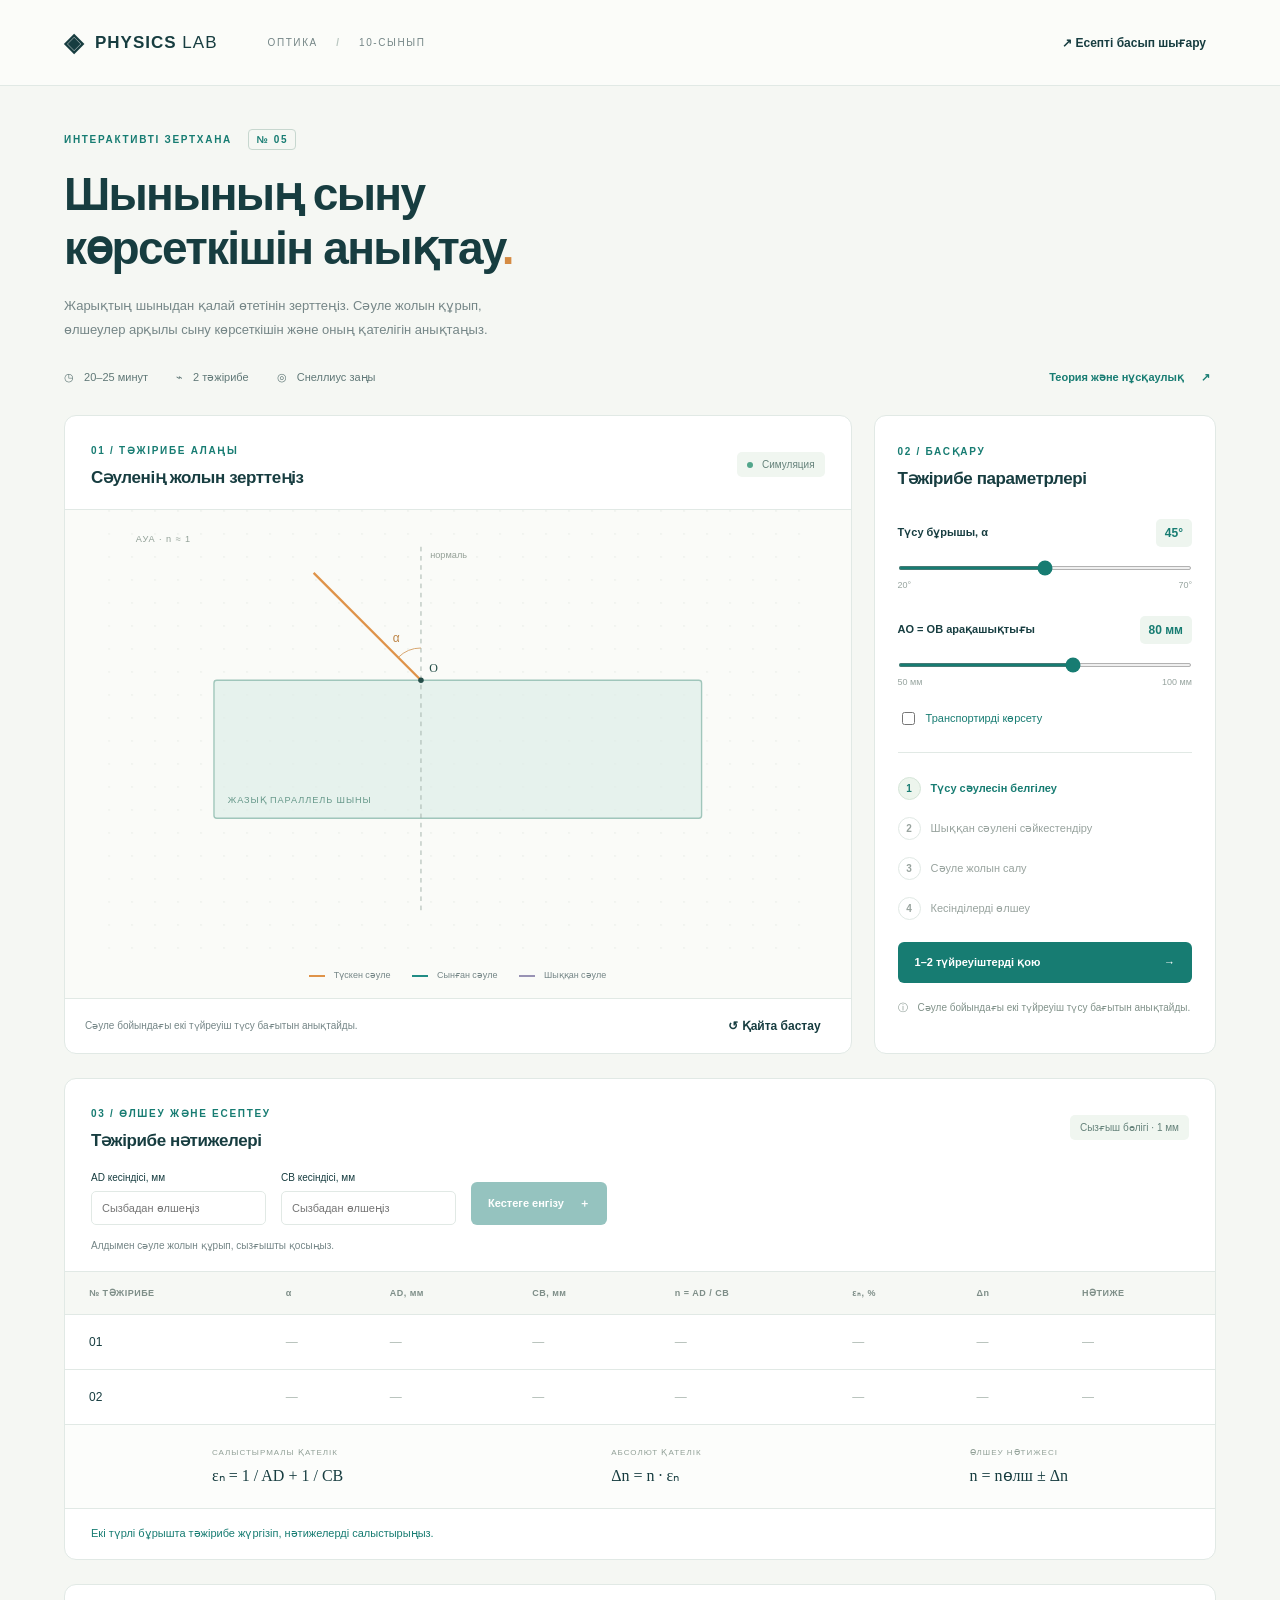
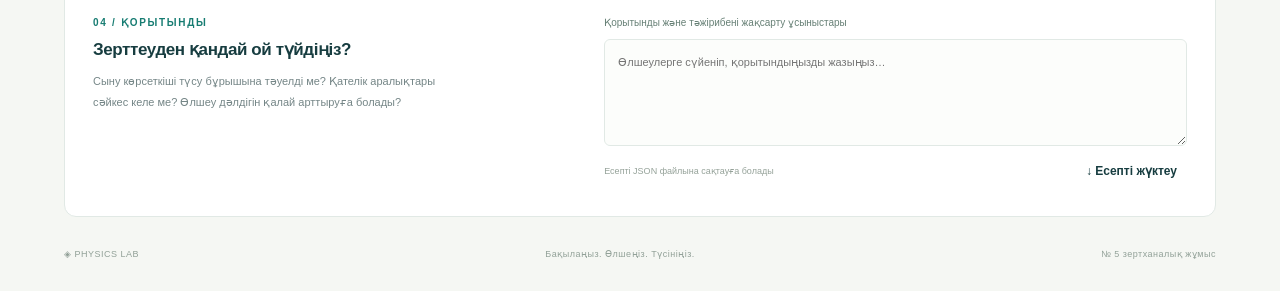
==== index.html @ ebc1ab52 "Add Kazakh interactive glass refraction laboratory" ====
<!doctype html>
<html lang="kk"><head><meta charset="UTF-8"><meta name="viewport" content="width=device-width,initial-scale=1"><title>Шынының сыну көрсеткіші · Виртуалды зертхана</title><link rel="stylesheet" href="style.css"></head>
<body><header><a class="brand" href="#">◈ <span>PHYSICS<span class="brand-light"> LAB</span></span></a><span class="header-meta">ОПТИКА <b>/</b> 10-СЫНЫП</span><button id="print" class="quiet">↗ Есепті басып шығару</button></header>
<main><div class="eyebrow">ИНТЕРАКТИВТІ ЗЕРТХАНА <span>№ 05</span></div><h1>Шынының сыну<br>көрсеткішін анықтау<span>.</span></h1><p class="intro">Жарықтың шыныдан қалай өтетінін зерттеңіз. Сәуле жолын құрып,<br class="desktop"> өлшеулер арқылы сыну көрсеткішін және оның қателігін анықтаңыз.</p>
<div class="overview"><span><i>◷</i> 20–25 минут</span><span><i>⌁</i> 2 тәжірибе</span><span><i>◎</i> Снеллиус заңы</span><button id="theoryToggle">Теория және нұсқаулық <span>↗</span></button></div>
<section id="theory" class="theory" hidden><h2>Мақсат және қысқаша теория</h2><p>Тәжірибе арқылы шынының сыну көрсеткішін анықтау және тәжірибенің жасалуын жақсарту жолдарын ұсыну. Құралдар: жазық параллель шыны пластина, 4 түйреуіш, ақ қағаз, сызғыш және транспортир.</p><p>Снеллиус заңы: n₁ sin α = n₂ sin β. Ауа үшін n₁ ≈ 1, сондықтан n = sin α / sin β. AO = OB болғанда sin α = AD / AO, sin β = CB / OB және <b>n = AD / CB</b>.</p><ol><li>Қағазға пластина контурын сызыңыз. Түсу сәулесінің бойына 1 және 2 түйреуіштерді қойыңыз.</li><li>Шыны арқылы қарап, 3 және 4 түйреуіштерін алғашқы екеуінің кескінімен бір түзудің бойына келтіріңіз.</li><li>Пластина мен түйреуіштерді алып, 1–2 және 3–4 нүктелері арқылы сәулелерді сызыңыз. Кіру және шығу нүктелерін қосыңыз.</li><li>O нүктесіне нормаль жүргізіңіз. Түскен сәулеге A, бірінші сынған сәулеге B нүктелерін AO = OB болатындай белгілеңіз. Олардың нормальға проекциялары — D және C.</li><li>Екі түрлі түсу бұрышында AD, CB өлшеп, кестені толтырыңыз.</li><li>Сызғыш бөлігі c = 1 мм. Δсан = Δасп = c/2; Δ = 1 мм. εₙ = ΔAD/AD + ΔCB/CB; Δn = nεₙ. Нәтиже: n = nөлш ± Δn.</li><li>Екі нәтиженің қателік аралықтарын салыстырып, қорытынды және дәлдікті арттыру ұсыныстарын жазыңыз.</li></ol><p>Модельде пластина біртекті, сәулелер жіңішке және параллель беттер идеал деп алынады. Ұзындықтар 1 мм дәлдікпен дөңгелектенеді; қателік — кітаптағы жанама өлшеу әдісімен есептелген жоғарғы баға.</p></section>
<div class="workspace"><section class="lab card"><div class="section-top"><div><span class="mini">01 / ТӘЖІРИБЕ АЛАҢЫ</span><h2>Сәуленің жолын зерттеңіз</h2></div><span class="live"><i></i> Симуляция</span></div><div class="canvas-wrap"><svg id="scene" viewBox="0 0 760 500" role="img" aria-label="Шыны пластинадағы түскен, сынған және шыққан сәулелердің интерактивті сызбасы"></svg><div class="legend"><span><i class="orange"></i> Түскен сәуле</span><span><i class="teal"></i> Сынған сәуле</span><span><i class="purple"></i> Шыққан сәуле</span></div></div><div class="lab-bottom"><span id="sceneHint">Түсу бұрышын өзгертіп, бірінші түйреуіштерді қойыңыз.</span><button id="reset" class="quiet">↺ Қайта бастау</button></div></section>
<aside class="card controls"><span class="mini">02 / БАСҚАРУ</span><h2>Тәжірибе параметрлері</h2><label class="slider-label" for="angle">Түсу бұрышы, α <output id="angleValue">45°</output></label><input type="range" id="angle" min="20" max="70" value="45"><div class="range-label"><span>20°</span><span>70°</span></div><label class="slider-label" for="radius">AO = OB арақашықтығы <output id="radiusValue">80 мм</output></label><input type="range" id="radius" min="50" max="100" value="80"><div class="range-label"><span>50 мм</span><span>100 мм</span></div><label class="tool-toggle"><input type="checkbox" id="protractor"> Транспортирді көрсету</label><div class="divider"></div><div class="steps" id="steps"></div><button class="primary" id="next">1–2 түйреуіштерді қою <span>→</span></button><div class="tip"><span>ⓘ</span><p id="tip">Сәуле бойындағы екі түйреуіш түсу бағытын анықтайды.</p></div></aside></div>
<section class="card measurements"><div class="section-top"><div><span class="mini">03 / ӨЛШЕУ ЖӘНЕ ЕСЕПТЕУ</span><h2>Тәжірибе нәтижелері</h2></div><span class="badge">Сызғыш бөлігі · 1 мм</span></div><div class="measure-inputs"><label>AD кесіндісі, мм<input id="ad" type="number" min="1" step="1" placeholder="Сызбадан өлшеңіз"></label><label>CB кесіндісі, мм<input id="cb" type="number" min="1" step="1" placeholder="Сызбадан өлшеңіз"></label><button id="record" class="primary" disabled>Кестеге енгізу <span>＋</span></button><p id="measureStatus" aria-live="polite">Алдымен сәуле жолын құрып, сызғышты қосыңыз.</p></div><div class="table-wrap"><table><thead><tr><th>№ ТӘЖІРИБЕ</th><th>α</th><th>AD, мм</th><th>CB, мм</th><th>n = AD / CB</th><th>εₙ, %</th><th>Δn</th><th>НӘТИЖЕ</th></tr></thead><tbody id="results"></tbody></table></div><div class="formula-strip"><span><small>САЛЫСТЫРМАЛЫ ҚАТЕЛІК</small>εₙ = 1 / AD + 1 / CB</span><span><small>АБСОЛЮТ ҚАТЕЛІК</small>Δn = n · εₙ</span><span><small>ӨЛШЕУ НӘТИЖЕСІ</small>n = nөлш ± Δn</span></div><p id="comparison" class="comparison">Екі түрлі бұрышта тәжірибе жүргізіп, нәтижелерді салыстырыңыз.</p></section>
<section class="conclusion card"><div><span class="mini">04 / ҚОРЫТЫНДЫ</span><h2>Зерттеуден қандай ой түйдіңіз?</h2><p>Сыну көрсеткіші түсу бұрышына тәуелді ме? Қателік аралықтары сәйкес келе ме? Өлшеу дәлдігін қалай арттыруға болады?</p></div><div><label for="conclusion">Қорытынды және тәжірибені жақсарту ұсыныстары</label><textarea id="conclusion" rows="4" placeholder="Өлшеулерге сүйеніп, қорытындыңызды жазыңыз…"></textarea><div class="export"><span id="saveStatus">Есепті JSON файлына сақтауға болады</span><button id="download" class="quiet">↓ Есепті жүктеу</button></div></div></section><footer><span>◈ PHYSICS LAB</span><span>Бақылаңыз. Өлшеңіз. Түсініңіз.</span><span>№ 5 зертханалық жұмыс</span></footer></main><script src="app.js"></script></body></html>
---- style.css ----
:root{--ink:#173d40;--muted:#758687;--teal:#177c72;--line:#e1e9e5;--paper:#f5f7f3}*{box-sizing:border-box}body{margin:0;background:var(--paper);color:var(--ink);font-family:Manrope,Arial,sans-serif;font-size:14px}button,input,textarea{font:inherit}button{cursor:pointer}button:disabled{opacity:.45;cursor:not-allowed}header{height:86px;border-bottom:1px solid var(--line);display:flex;align-items:center;gap:50px;padding:0 5%;background:#fbfcf9}.brand{display:flex;align-items:center;gap:12px;font-size:25px;text-decoration:none;color:var(--ink);font-weight:800}.brand>span{font-size:17px;letter-spacing:1px}.brand-light{font-weight:400}.header-meta{font-size:10px;letter-spacing:1.6px;color:var(--muted)}.header-meta b{margin:0 14px;color:#b9c6c0}header button{margin-left:auto}.quiet{border:0;background:transparent;color:var(--ink);font-weight:600;font-size:12px;padding:10px}main{max-width:1370px;margin:auto;padding:48px 5% 0}.eyebrow,.mini{font-size:10px;letter-spacing:1.7px;font-weight:800;color:var(--teal)}.eyebrow span{margin-left:12px;border:1px solid #c7d7cf;padding:4px 7px;border-radius:4px}h1{font-size:46px;line-height:1.18;letter-spacing:-1.7px;margin:22px 0 18px;font-weight:600}h1>span{color:#d58b43}.intro{color:var(--muted);line-height:1.9;font-size:13px}.overview{display:flex;align-items:center;gap:28px;margin:27px 0 30px;font-size:11px;color:#607877}.overview i{font-style:normal;margin-right:7px}.overview button{margin-left:auto;border:0;background:transparent;color:var(--teal);font-size:11px;font-weight:700}.overview button span{margin-left:14px}.workspace{display:grid;grid-template-columns:minmax(0,2.3fr) minmax(270px,1fr);gap:22px}.card{background:#fff;border:1px solid var(--line);border-radius:12px;overflow:hidden}.section-top{display:flex;align-items:center;justify-content:space-between;padding:25px 26px 21px}h2{font-size:17px;font-weight:700;letter-spacing:-.4px;margin:10px 0 0}.live,.badge{font-size:10px;color:#65827a;background:#f0f6f0;padding:7px 10px;border-radius:5px}.live i{display:inline-block;width:6px;height:6px;background:#52a68b;border-radius:50%;margin-right:6px}.canvas-wrap{background:#fafbf8;border-top:1px solid var(--line);border-bottom:1px solid var(--line);position:relative}svg{display:block;width:100%;height:auto;max-height:460px}.legend{display:flex;justify-content:center;gap:22px;padding:0 10px 18px;font-size:9px;color:var(--muted)}.legend i{display:inline-block;width:16px;height:2px;vertical-align:middle;margin-right:6px}.orange{background:#df9349}.teal{background:#218c85}.purple{background:#9892b4}.lab-bottom{display:flex;align-items:center;justify-content:space-between;padding:10px 20px;min-height:54px;font-size:10px;color:var(--muted)}.controls{padding:26px 23px}.controls h2{margin-bottom:30px}.slider-label{display:flex;align-items:center;justify-content:space-between;font-size:11px;font-weight:600;margin-top:26px}.slider-label output{background:#eef5ef;color:var(--teal);padding:7px 9px;border-radius:5px;font-size:12px}input[type=range]{width:100%;accent-color:var(--teal);height:4px;margin:19px 0 10px}.range-label{display:flex;justify-content:space-between;font-size:9px;color:#98a5a0}.divider{border-top:1px solid var(--line);margin:24px 0}.step{display:flex;gap:10px;align-items:center;color:#98a39e;font-size:11px;margin:17px 0}.step b{display:grid;place-items:center;width:23px;height:23px;border:1px solid var(--line);border-radius:50%;font-size:10px}.step.active{color:var(--teal);font-weight:700}.step.active b,.step.done b{background:#edf5ed;border-color:#d5e5d8;color:var(--teal)}.primary{display:flex;align-items:center;justify-content:space-between;gap:15px;background:var(--teal);border:0;border-radius:6px;color:#fff;padding:14px 17px;font-size:11px;font-weight:600}.controls .primary{width:100%;margin-top:22px}.tip{display:flex;gap:10px;font-size:10px;line-height:1.8;color:#81928a;margin-top:16px}.tip p{margin:0}.measurements{margin-top:24px}.measure-inputs{padding:0 26px 20px;display:flex;align-items:end;gap:15px;flex-wrap:wrap}.measure-inputs label{font-size:10px;display:grid;gap:8px}.measure-inputs input{border:1px solid var(--line);border-radius:5px;padding:10px;width:175px;font-size:11px}.measure-inputs p{font-size:10px;color:var(--muted);width:100%;margin:0}.table-wrap{overflow-x:auto}table{border-collapse:collapse;width:100%;white-space:nowrap}th{font-size:9px;letter-spacing:.5px;text-align:left;color:#7e8e88;background:#f6f8f4;padding:16px 24px;font-weight:600;border-block:1px solid var(--line)}td{font-size:12px;padding:20px 24px;border-bottom:1px solid var(--line)}td.empty{color:#b1bcb5}.formula-strip{display:flex;justify-content:space-around;gap:20px;padding:23px;background:#fcfdfb}.formula-strip span{font-family:Georgia,serif;font-size:16px}.formula-strip small{display:block;font-family:Manrope,Arial,sans-serif;font-size:8px;color:#91a097;letter-spacing:1px;margin-bottom:9px}.comparison{padding:15px 26px;margin:0;border-top:1px solid var(--line);font-size:11px;line-height:1.8;color:var(--teal)}.conclusion{display:grid;grid-template-columns:1fr 1.25fr;gap:45px;margin-top:24px;padding:28px}.conclusion p{color:var(--muted);font-size:11px;line-height:1.9;max-width:360px}.conclusion label{font-size:10px;color:#678076}textarea{display:block;width:100%;border:1px solid var(--line);background:#fcfdfb;border-radius:6px;resize:vertical;padding:13px;margin-top:10px;font-size:11px;line-height:1.8}.export{display:flex;align-items:center;justify-content:space-between;font-size:9px;color:#95a299;margin-top:8px}footer{display:flex;justify-content:space-between;color:#92a198;font-size:9px;padding:32px 0;letter-spacing:.5px}.theory{padding:24px;border:1px solid var(--line);border-radius:10px;background:#fff;margin-bottom:25px;line-height:1.9;font-size:12px}.theory h2{margin-top:0}button:hover{filter:brightness(.93)}input:focus-visible,button:focus-visible,textarea:focus-visible{outline:2px solid #d59754;outline-offset:4px}@media(max-width:850px){.workspace{grid-template-columns:1fr}.controls{padding:24px}.controls h2{margin-bottom:12px}.conclusion{grid-template-columns:1fr;gap:15px}h1{font-size:37px}.header-meta{display:none}.overview{gap:15px;flex-wrap:wrap}.overview button{margin-left:0}.formula-strip{flex-wrap:wrap}.section-top{padding:20px}.desktop{display:none}header{padding:0 5%}.legend{gap:12px}.lab-bottom{gap:12px}.measure-inputs{padding:0 20px 20px}footer span:last-child{display:none}}@media print{header button,.controls,.measure-inputs,.export button,.overview button,.lab-bottom button{display:none}main{padding:15px}.workspace{display:block}.card{break-inside:avoid}h1{font-size:28px}.canvas-wrap svg{max-height:320px}.conclusion{display:block}textarea{border:0}body{background:#fff}}

.tool-toggle{display:flex;align-items:center;gap:8px;font-size:11px;margin-top:22px;color:var(--teal)}.tool-toggle input{accent-color:var(--teal)}
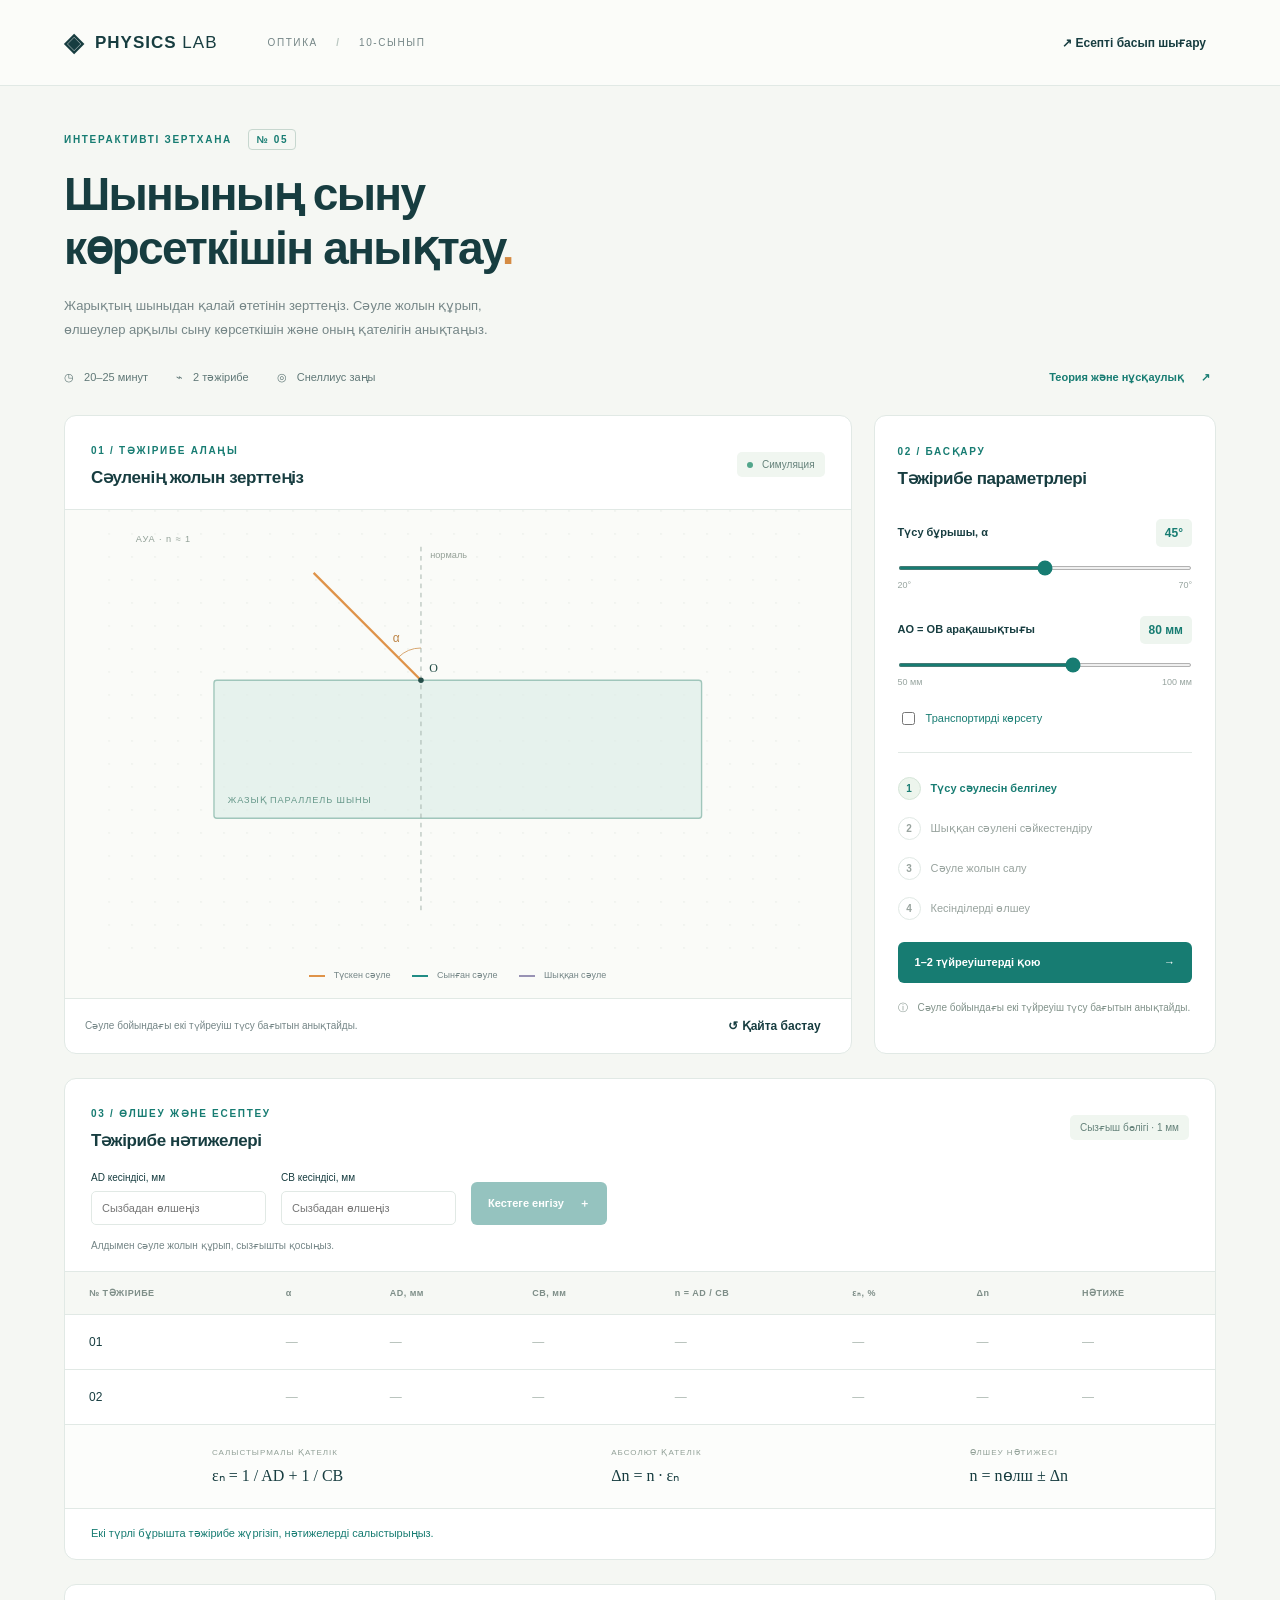
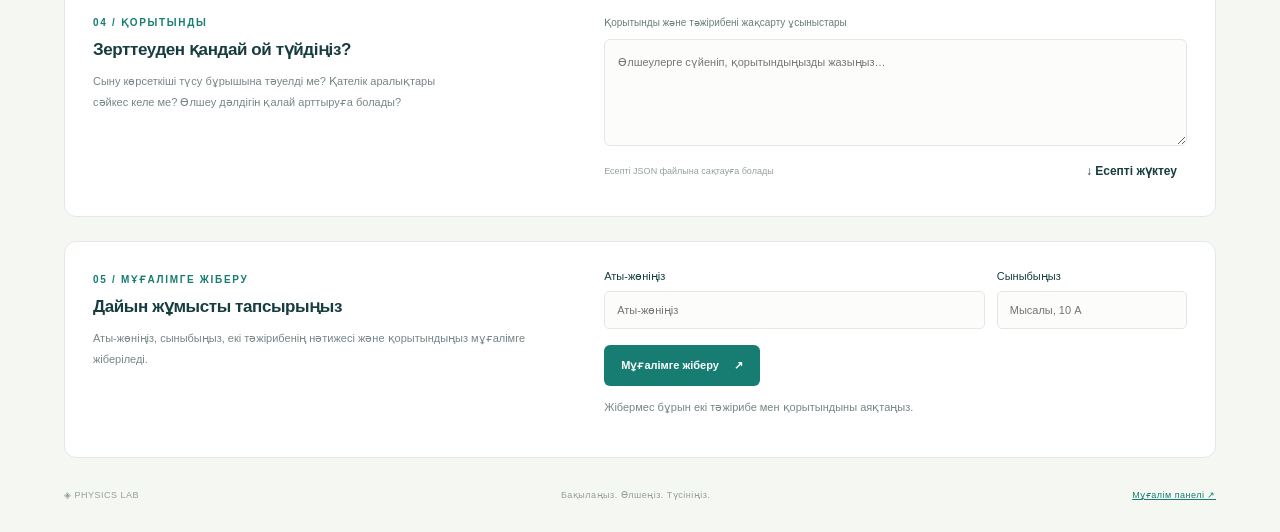
==== commit 66478faf: "Add Supabase report submission and protected teacher dashboard" ====
--- a/index.html
+++ b/index.html
@@ -7,4 +7,4 @@
 <div class="workspace"><section class="lab card"><div class="section-top"><div><span class="mini">01 / ТӘЖІРИБЕ АЛАҢЫ</span><h2>Сәуленің жолын зерттеңіз</h2></div><span class="live"><i></i> Симуляция</span></div><div class="canvas-wrap"><svg id="scene" viewBox="0 0 760 500" role="img" aria-label="Шыны пластинадағы түскен, сынған және шыққан сәулелердің интерактивті сызбасы"></svg><div class="legend"><span><i class="orange"></i> Түскен сәуле</span><span><i class="teal"></i> Сынған сәуле</span><span><i class="purple"></i> Шыққан сәуле</span></div></div><div class="lab-bottom"><span id="sceneHint">Түсу бұрышын өзгертіп, бірінші түйреуіштерді қойыңыз.</span><button id="reset" class="quiet">↺ Қайта бастау</button></div></section>
 <aside class="card controls"><span class="mini">02 / БАСҚАРУ</span><h2>Тәжірибе параметрлері</h2><label class="slider-label" for="angle">Түсу бұрышы, α <output id="angleValue">45°</output></label><input type="range" id="angle" min="20" max="70" value="45"><div class="range-label"><span>20°</span><span>70°</span></div><label class="slider-label" for="radius">AO = OB арақашықтығы <output id="radiusValue">80 мм</output></label><input type="range" id="radius" min="50" max="100" value="80"><div class="range-label"><span>50 мм</span><span>100 мм</span></div><label class="tool-toggle"><input type="checkbox" id="protractor"> Транспортирді көрсету</label><div class="divider"></div><div class="steps" id="steps"></div><button class="primary" id="next">1–2 түйреуіштерді қою <span>→</span></button><div class="tip"><span>ⓘ</span><p id="tip">Сәуле бойындағы екі түйреуіш түсу бағытын анықтайды.</p></div></aside></div>
 <section class="card measurements"><div class="section-top"><div><span class="mini">03 / ӨЛШЕУ ЖӘНЕ ЕСЕПТЕУ</span><h2>Тәжірибе нәтижелері</h2></div><span class="badge">Сызғыш бөлігі · 1 мм</span></div><div class="measure-inputs"><label>AD кесіндісі, мм<input id="ad" type="number" min="1" step="1" placeholder="Сызбадан өлшеңіз"></label><label>CB кесіндісі, мм<input id="cb" type="number" min="1" step="1" placeholder="Сызбадан өлшеңіз"></label><button id="record" class="primary" disabled>Кестеге енгізу <span>＋</span></button><p id="measureStatus" aria-live="polite">Алдымен сәуле жолын құрып, сызғышты қосыңыз.</p></div><div class="table-wrap"><table><thead><tr><th>№ ТӘЖІРИБЕ</th><th>α</th><th>AD, мм</th><th>CB, мм</th><th>n = AD / CB</th><th>εₙ, %</th><th>Δn</th><th>НӘТИЖЕ</th></tr></thead><tbody id="results"></tbody></table></div><div class="formula-strip"><span><small>САЛЫСТЫРМАЛЫ ҚАТЕЛІК</small>εₙ = 1 / AD + 1 / CB</span><span><small>АБСОЛЮТ ҚАТЕЛІК</small>Δn = n · εₙ</span><span><small>ӨЛШЕУ НӘТИЖЕСІ</small>n = nөлш ± Δn</span></div><p id="comparison" class="comparison">Екі түрлі бұрышта тәжірибе жүргізіп, нәтижелерді салыстырыңыз.</p></section>
-<section class="conclusion card"><div><span class="mini">04 / ҚОРЫТЫНДЫ</span><h2>Зерттеуден қандай ой түйдіңіз?</h2><p>Сыну көрсеткіші түсу бұрышына тәуелді ме? Қателік аралықтары сәйкес келе ме? Өлшеу дәлдігін қалай арттыруға болады?</p></div><div><label for="conclusion">Қорытынды және тәжірибені жақсарту ұсыныстары</label><textarea id="conclusion" rows="4" placeholder="Өлшеулерге сүйеніп, қорытындыңызды жазыңыз…"></textarea><div class="export"><span id="saveStatus">Есепті JSON файлына сақтауға болады</span><button id="download" class="quiet">↓ Есепті жүктеу</button></div></div></section><footer><span>◈ PHYSICS LAB</span><span>Бақылаңыз. Өлшеңіз. Түсініңіз.</span><span>№ 5 зертханалық жұмыс</span></footer></main><script src="app.js"></script></body></html>
+<section class="conclusion card"><div><span class="mini">04 / ҚОРЫТЫНДЫ</span><h2>Зерттеуден қандай ой түйдіңіз?</h2><p>Сыну көрсеткіші түсу бұрышына тәуелді ме? Қателік аралықтары сәйкес келе ме? Өлшеу дәлдігін қалай арттыруға болады?</p></div><div><label for="conclusion">Қорытынды және тәжірибені жақсарту ұсыныстары</label><textarea id="conclusion" rows="4" placeholder="Өлшеулерге сүйеніп, қорытындыңызды жазыңыз…"></textarea><div class="export"><span id="saveStatus">Есепті JSON файлына сақтауға болады</span><button id="download" class="quiet">↓ Есепті жүктеу</button></div></div></section><section class="card submission"><div><span class="mini">05 / МҰҒАЛІМГЕ ЖІБЕРУ</span><h2>Дайын жұмысты тапсырыңыз</h2><p>Аты-жөніңіз, сыныбыңыз, екі тәжірибенің нәтижесі және қорытындыңыз мұғалімге жіберіледі.</p></div><form id="submissionForm"><div class="student-fields"><label for="studentName">Аты-жөніңіз<input id="studentName" name="studentName" autocomplete="name" minlength="2" maxlength="120" required placeholder="Аты-жөніңіз"></label><label for="studentClass">Сыныбыңыз<input id="studentClass" name="studentClass" maxlength="40" required placeholder="Мысалы, 10 А"></label></div><button id="submitReport" class="primary" type="submit">Мұғалімге жіберу <span>↗</span></button><p id="submissionStatus" role="status" aria-live="polite">Жібермес бұрын екі тәжірибе мен қорытындыны аяқтаңыз.</p></form></section><footer><span>◈ PHYSICS LAB</span><span>Бақылаңыз. Өлшеңіз. Түсініңіз.</span><a href="teacher.html">Мұғалім панелі ↗</a></footer></main><script src="supabase-config.js"></script><script src="app.js"></script><script src="submission.js"></script></body></html>
--- a/style.css
+++ b/style.css
@@ -1,3 +1,4 @@
 :root{--ink:#173d40;--muted:#758687;--teal:#177c72;--line:#e1e9e5;--paper:#f5f7f3}*{box-sizing:border-box}body{margin:0;background:var(--paper);color:var(--ink);font-family:Manrope,Arial,sans-serif;font-size:14px}button,input,textarea{font:inherit}button{cursor:pointer}button:disabled{opacity:.45;cursor:not-allowed}header{height:86px;border-bottom:1px solid var(--line);display:flex;align-items:center;gap:50px;padding:0 5%;background:#fbfcf9}.brand{display:flex;align-items:center;gap:12px;font-size:25px;text-decoration:none;color:var(--ink);font-weight:800}.brand>span{font-size:17px;letter-spacing:1px}.brand-light{font-weight:400}.header-meta{font-size:10px;letter-spacing:1.6px;color:var(--muted)}.header-meta b{margin:0 14px;color:#b9c6c0}header button{margin-left:auto}.quiet{border:0;background:transparent;color:var(--ink);font-weight:600;font-size:12px;padding:10px}main{max-width:1370px;margin:auto;padding:48px 5% 0}.eyebrow,.mini{font-size:10px;letter-spacing:1.7px;font-weight:800;color:var(--teal)}.eyebrow span{margin-left:12px;border:1px solid #c7d7cf;padding:4px 7px;border-radius:4px}h1{font-size:46px;line-height:1.18;letter-spacing:-1.7px;margin:22px 0 18px;font-weight:600}h1>span{color:#d58b43}.intro{color:var(--muted);line-height:1.9;font-size:13px}.overview{display:flex;align-items:center;gap:28px;margin:27px 0 30px;font-size:11px;color:#607877}.overview i{font-style:normal;margin-right:7px}.overview button{margin-left:auto;border:0;background:transparent;color:var(--teal);font-size:11px;font-weight:700}.overview button span{margin-left:14px}.workspace{display:grid;grid-template-columns:minmax(0,2.3fr) minmax(270px,1fr);gap:22px}.card{background:#fff;border:1px solid var(--line);border-radius:12px;overflow:hidden}.section-top{display:flex;align-items:center;justify-content:space-between;padding:25px 26px 21px}h2{font-size:17px;font-weight:700;letter-spacing:-.4px;margin:10px 0 0}.live,.badge{font-size:10px;color:#65827a;background:#f0f6f0;padding:7px 10px;border-radius:5px}.live i{display:inline-block;width:6px;height:6px;background:#52a68b;border-radius:50%;margin-right:6px}.canvas-wrap{background:#fafbf8;border-top:1px solid var(--line);border-bottom:1px solid var(--line);position:relative}svg{display:block;width:100%;height:auto;max-height:460px}.legend{display:flex;justify-content:center;gap:22px;padding:0 10px 18px;font-size:9px;color:var(--muted)}.legend i{display:inline-block;width:16px;height:2px;vertical-align:middle;margin-right:6px}.orange{background:#df9349}.teal{background:#218c85}.purple{background:#9892b4}.lab-bottom{display:flex;align-items:center;justify-content:space-between;padding:10px 20px;min-height:54px;font-size:10px;color:var(--muted)}.controls{padding:26px 23px}.controls h2{margin-bottom:30px}.slider-label{display:flex;align-items:center;justify-content:space-between;font-size:11px;font-weight:600;margin-top:26px}.slider-label output{background:#eef5ef;color:var(--teal);padding:7px 9px;border-radius:5px;font-size:12px}input[type=range]{width:100%;accent-color:var(--teal);height:4px;margin:19px 0 10px}.range-label{display:flex;justify-content:space-between;font-size:9px;color:#98a5a0}.divider{border-top:1px solid var(--line);margin:24px 0}.step{display:flex;gap:10px;align-items:center;color:#98a39e;font-size:11px;margin:17px 0}.step b{display:grid;place-items:center;width:23px;height:23px;border:1px solid var(--line);border-radius:50%;font-size:10px}.step.active{color:var(--teal);font-weight:700}.step.active b,.step.done b{background:#edf5ed;border-color:#d5e5d8;color:var(--teal)}.primary{display:flex;align-items:center;justify-content:space-between;gap:15px;background:var(--teal);border:0;border-radius:6px;color:#fff;padding:14px 17px;font-size:11px;font-weight:600}.controls .primary{width:100%;margin-top:22px}.tip{display:flex;gap:10px;font-size:10px;line-height:1.8;color:#81928a;margin-top:16px}.tip p{margin:0}.measurements{margin-top:24px}.measure-inputs{padding:0 26px 20px;display:flex;align-items:end;gap:15px;flex-wrap:wrap}.measure-inputs label{font-size:10px;display:grid;gap:8px}.measure-inputs input{border:1px solid var(--line);border-radius:5px;padding:10px;width:175px;font-size:11px}.measure-inputs p{font-size:10px;color:var(--muted);width:100%;margin:0}.table-wrap{overflow-x:auto}table{border-collapse:collapse;width:100%;white-space:nowrap}th{font-size:9px;letter-spacing:.5px;text-align:left;color:#7e8e88;background:#f6f8f4;padding:16px 24px;font-weight:600;border-block:1px solid var(--line)}td{font-size:12px;padding:20px 24px;border-bottom:1px solid var(--line)}td.empty{color:#b1bcb5}.formula-strip{display:flex;justify-content:space-around;gap:20px;padding:23px;background:#fcfdfb}.formula-strip span{font-family:Georgia,serif;font-size:16px}.formula-strip small{display:block;font-family:Manrope,Arial,sans-serif;font-size:8px;color:#91a097;letter-spacing:1px;margin-bottom:9px}.comparison{padding:15px 26px;margin:0;border-top:1px solid var(--line);font-size:11px;line-height:1.8;color:var(--teal)}.conclusion{display:grid;grid-template-columns:1fr 1.25fr;gap:45px;margin-top:24px;padding:28px}.conclusion p{color:var(--muted);font-size:11px;line-height:1.9;max-width:360px}.conclusion label{font-size:10px;color:#678076}textarea{display:block;width:100%;border:1px solid var(--line);background:#fcfdfb;border-radius:6px;resize:vertical;padding:13px;margin-top:10px;font-size:11px;line-height:1.8}.export{display:flex;align-items:center;justify-content:space-between;font-size:9px;color:#95a299;margin-top:8px}footer{display:flex;justify-content:space-between;color:#92a198;font-size:9px;padding:32px 0;letter-spacing:.5px}.theory{padding:24px;border:1px solid var(--line);border-radius:10px;background:#fff;margin-bottom:25px;line-height:1.9;font-size:12px}.theory h2{margin-top:0}button:hover{filter:brightness(.93)}input:focus-visible,button:focus-visible,textarea:focus-visible{outline:2px solid #d59754;outline-offset:4px}@media(max-width:850px){.workspace{grid-template-columns:1fr}.controls{padding:24px}.controls h2{margin-bottom:12px}.conclusion{grid-template-columns:1fr;gap:15px}h1{font-size:37px}.header-meta{display:none}.overview{gap:15px;flex-wrap:wrap}.overview button{margin-left:0}.formula-strip{flex-wrap:wrap}.section-top{padding:20px}.desktop{display:none}header{padding:0 5%}.legend{gap:12px}.lab-bottom{gap:12px}.measure-inputs{padding:0 20px 20px}footer span:last-child{display:none}}@media print{header button,.controls,.measure-inputs,.export button,.overview button,.lab-bottom button{display:none}main{padding:15px}.workspace{display:block}.card{break-inside:avoid}h1{font-size:28px}.canvas-wrap svg{max-height:320px}.conclusion{display:block}textarea{border:0}body{background:#fff}}
 
 .tool-toggle{display:flex;align-items:center;gap:8px;font-size:11px;margin-top:22px;color:var(--teal)}.tool-toggle input{accent-color:var(--teal)}
+.submission{display:grid;grid-template-columns:1fr 1.25fr;gap:45px;margin-top:24px;padding:28px}.submission p,.teacher-login p{font-size:11px;color:var(--muted);line-height:1.9}.student-fields{display:grid;grid-template-columns:2fr 1fr;gap:12px;margin-bottom:16px}.submission label,.teacher-login label,.teacher-filter label{display:grid;gap:8px;font-size:11px}.submission input,.teacher-login input,.teacher-filter input{min-width:0;width:100%;border:1px solid var(--line);border-radius:5px;padding:12px;background:#fcfdfb}footer a{color:var(--teal)}.teacher-login{max-width:500px;padding:28px}.teacher-login form{display:grid;gap:18px;margin-top:24px}#teacherStatus{font-size:12px;line-height:1.8}.teacher-filter{display:flex;gap:20px;align-items:end;padding:0 26px 22px;color:var(--muted);font-size:11px}.teacher-filter label{max-width:200px}.report-item{border-top:1px solid var(--line)}.report-item summary{cursor:pointer;display:flex;gap:20px;align-items:center;padding:22px 26px;font-size:12px;flex-wrap:wrap}.report-item summary strong{color:var(--teal)}.report-item summary time{margin-left:auto;color:var(--muted);font-size:10px}.report-item h3{font-size:12px;padding:0 26px}.report-conclusion{padding:0 26px 20px;white-space:pre-wrap;overflow-wrap:anywhere;font-size:12px;line-height:1.9}.pagination{display:flex;align-items:center;justify-content:center;gap:20px;padding:16px;font-size:11px}@media(max-width:850px){.submission{grid-template-columns:1fr;gap:20px}.student-fields{grid-template-columns:1fr}.teacher-filter{align-items:start;flex-direction:column}.report-item summary time{margin-left:0}}@media print{.submission,.teacher-login,.teacher-filter,.pagination{display:none}}
